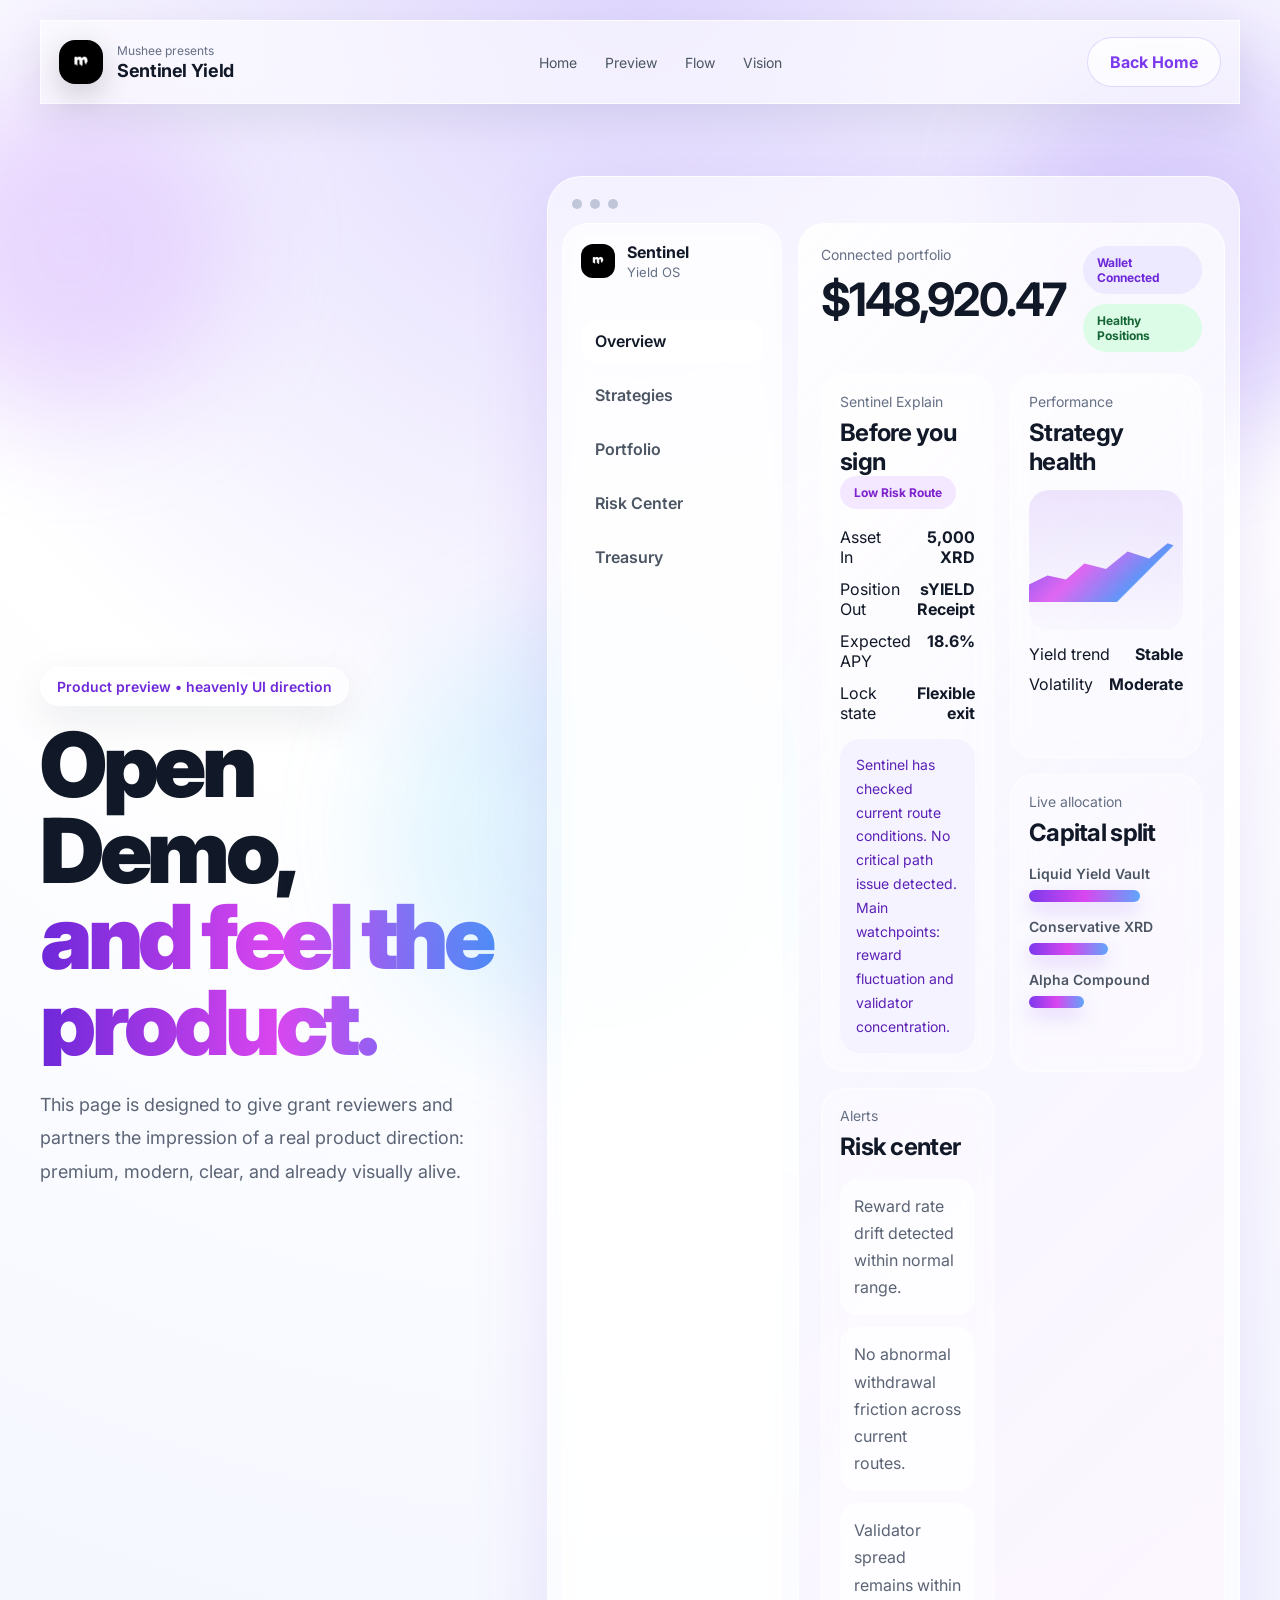
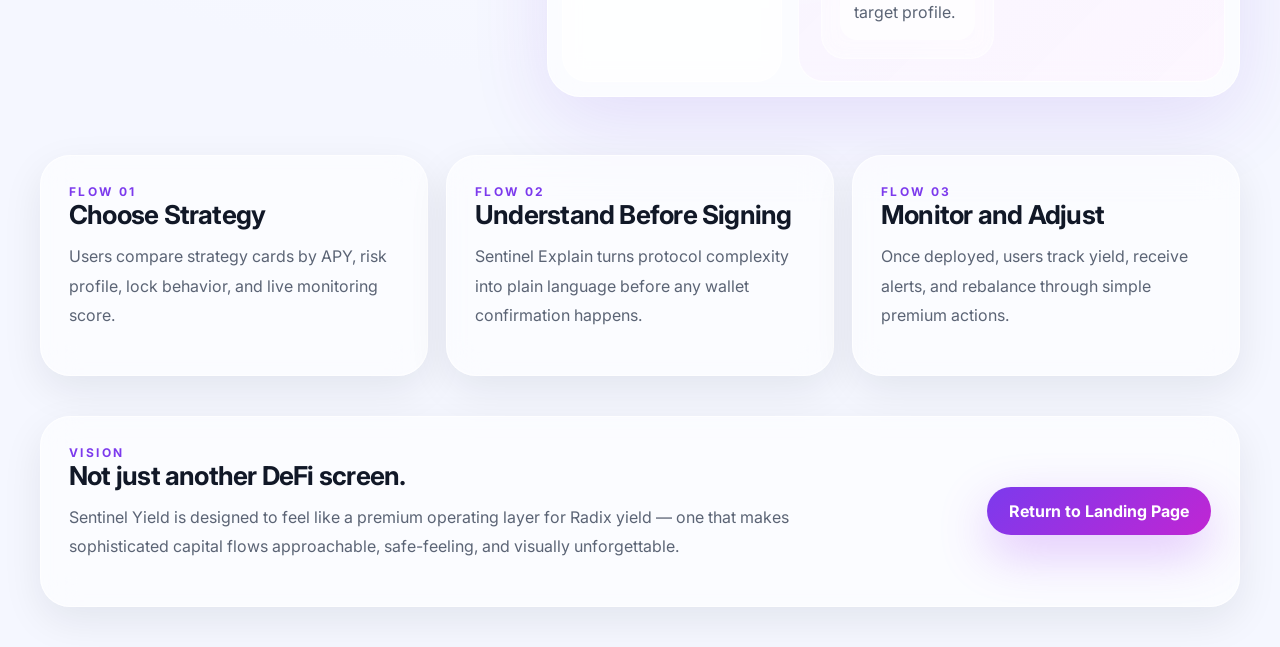
==== demo.html @ 7a95e42c "Add files via upload" ====
<!DOCTYPE html>
<html lang="en">
<head>
  <meta charset="UTF-8" />
  <meta name="viewport" content="width=device-width, initial-scale=1.0" />
  <title>Sentinel Yield Demo — Mushee</title>
  <meta name="description" content="Interactive demo preview for Sentinel Yield." />
  <link rel="preconnect" href="https://fonts.googleapis.com">
  <link rel="preconnect" href="https://fonts.gstatic.com" crossorigin>
  <link href="https://fonts.googleapis.com/css2?family=Inter:wght@400;500;600;700;800;900&display=swap" rel="stylesheet">
  <link rel="stylesheet" href="styles.css" />
</head>
<body class="demo-body">
  <div class="bg-orb orb-1"></div>
  <div class="bg-orb orb-2"></div>
  <div class="bg-orb orb-3"></div>

  <header class="site-header glass">
    <a class="brand" href="index.html">
      <img src="assets/mushee-logo.jpeg" alt="Mushee logo" class="brand-logo" />
      <div>
        <div class="brand-kicker">Mushee presents</div>
        <div class="brand-title">Sentinel Yield</div>
      </div>
    </a>

    <nav class="nav">
      <a href="index.html">Home</a>
      <a href="#preview">Preview</a>
      <a href="#flow">Flow</a>
      <a href="#vision">Vision</a>
    </nav>

    <div class="header-actions">
      <a class="btn btn-secondary" href="index.html">Back Home</a>
    </div>
  </header>

  <main class="container">
    <section class="demo-hero" id="preview">
      <div class="demo-copy">
        <div class="pill glass">Product preview • heavenly UI direction</div>
        <h1>Open Demo,<br><span>and feel the product.</span></h1>
        <p>
          This page is designed to give grant reviewers and partners the impression of a real product direction: premium, modern, clear, and already visually alive.
        </p>
      </div>

      <div class="glass browser-frame">
        <div class="browser-bar">
          <span></span><span></span><span></span>
        </div>
        <div class="browser-content">
          <aside class="side-nav glass-soft">
            <div class="side-brand">
              <img src="assets/mushee-logo.jpeg" alt="Mushee logo" class="mini-logo" />
              <div>
                <strong>Sentinel</strong>
                <span>Yield OS</span>
              </div>
            </div>
            <a class="side-link active">Overview</a>
            <a class="side-link">Strategies</a>
            <a class="side-link">Portfolio</a>
            <a class="side-link">Risk Center</a>
            <a class="side-link">Treasury</a>
          </aside>

          <section class="app-pane">
            <div class="app-top">
              <div>
                <div class="muted">Connected portfolio</div>
                <h2>$148,920.47</h2>
              </div>
              <div class="top-chips">
                <span class="tag purple">Wallet Connected</span>
                <span class="tag green">Healthy Positions</span>
              </div>
            </div>

            <div class="preview-grid">
              <div class="glass-soft feature-panel tall">
                <div class="panel-head">
                  <div>
                    <div class="muted">Sentinel Explain</div>
                    <h3>Before you sign</h3>
                  </div>
                  <span class="tag lavender">Low Risk Route</span>
                </div>
                <div class="flow-list">
                  <div><span>Asset In</span><strong>5,000 XRD</strong></div>
                  <div><span>Position Out</span><strong>sYIELD Receipt</strong></div>
                  <div><span>Expected APY</span><strong>18.6%</strong></div>
                  <div><span>Lock state</span><strong>Flexible exit</strong></div>
                </div>
                <div class="notice">
                  Sentinel has checked current route conditions. No critical path issue detected. Main watchpoints: reward fluctuation and validator concentration.
                </div>
              </div>

              <div class="glass-soft feature-panel">
                <div class="muted">Performance</div>
                <h3>Strategy health</h3>
                <div class="fake-chart">
                  <div class="chart-line"></div>
                </div>
                <div class="metric-row">
                  <div><span>Yield trend</span><strong>Stable</strong></div>
                  <div><span>Volatility</span><strong>Moderate</strong></div>
                </div>
              </div>

              <div class="glass-soft feature-panel">
                <div class="muted">Live allocation</div>
                <h3>Capital split</h3>
                <div class="allocation-bars">
                  <div><label>Liquid Yield Vault</label><span style="width: 72%"></span></div>
                  <div><label>Conservative XRD</label><span style="width: 51%"></span></div>
                  <div><label>Alpha Compound</label><span style="width: 36%"></span></div>
                </div>
              </div>

              <div class="glass-soft feature-panel">
                <div class="muted">Alerts</div>
                <h3>Risk center</h3>
                <div class="mini-alerts">
                  <div>Reward rate drift detected within normal range.</div>
                  <div>No abnormal withdrawal friction across current routes.</div>
                  <div>Validator spread remains within target profile.</div>
                </div>
              </div>
            </div>
          </section>
        </div>
      </div>
    </section>

    <section id="flow" class="section demo-panels">
      <article class="glass card">
        <div class="eyebrow">Flow 01</div>
        <h3>Choose Strategy</h3>
        <p>Users compare strategy cards by APY, risk profile, lock behavior, and live monitoring score.</p>
      </article>
      <article class="glass card">
        <div class="eyebrow">Flow 02</div>
        <h3>Understand Before Signing</h3>
        <p>Sentinel Explain turns protocol complexity into plain language before any wallet confirmation happens.</p>
      </article>
      <article class="glass card">
        <div class="eyebrow">Flow 03</div>
        <h3>Monitor and Adjust</h3>
        <p>Once deployed, users track yield, receive alerts, and rebalance through simple premium actions.</p>
      </article>
    </section>

    <section id="vision" class="section glass vision-panel">
      <div class="vision-copy">
        <div class="eyebrow">Vision</div>
        <h2>Not just another DeFi screen.</h2>
        <p>
          Sentinel Yield is designed to feel like a premium operating layer for Radix yield — one that makes sophisticated capital flows approachable, safe-feeling, and visually unforgettable.
        </p>
      </div>
      <a class="btn btn-primary" href="index.html">Return to Landing Page</a>
    </section>
  </main>
</body>
</html>
---- styles.css ----
:root{
  --bg: #f6f4ff;
  --bg2: #ffffff;
  --text: #111827;
  --muted: #667085;
  --line: rgba(255,255,255,.72);
  --glass: rgba(255,255,255,.58);
  --glass-2: rgba(255,255,255,.42);
  --purple: #7c3aed;
  --purple-2: #c026d3;
  --sky: #3b82f6;
  --green: #16a34a;
  --shadow: 0 24px 80px rgba(109, 40, 217, .12);
  --shadow-soft: 0 14px 40px rgba(15, 23, 42, .08);
  --radius: 30px;
}
*{box-sizing:border-box}
html{scroll-behavior:smooth}
body{
  margin:0;
  font-family:Inter,system-ui,sans-serif;
  color:var(--text);
  background:
    radial-gradient(circle at top, rgba(196,181,253,.55), rgba(255,255,255,1) 35%, rgba(245,247,255,1) 72%);
  min-height:100vh;
  position:relative;
  overflow-x:hidden;
}
a{color:inherit;text-decoration:none}
.container{
  width:min(1200px, calc(100% - 32px));
  margin:0 auto;
}
.site-header{
  width:min(1200px, calc(100% - 32px));
  margin:20px auto 0;
  display:flex;
  align-items:center;
  justify-content:space-between;
  gap:20px;
  padding:16px 18px;
  position:sticky;
  top:14px;
  z-index:20;
}
.glass{
  background:var(--glass);
  backdrop-filter: blur(18px);
  -webkit-backdrop-filter: blur(18px);
  border:1px solid var(--line);
  box-shadow: var(--shadow-soft);
}
.glass-soft{
  background:var(--glass-2);
  backdrop-filter: blur(12px);
  -webkit-backdrop-filter: blur(12px);
  border:1px solid rgba(255,255,255,.6);
}
.brand{
  display:flex;
  align-items:center;
  gap:14px;
}
.brand-logo{
  width:44px;
  height:44px;
  border-radius:16px;
  object-fit:cover;
  box-shadow: 0 10px 30px rgba(0,0,0,.18);
}
.brand-kicker{font-size:12px;color:var(--muted);margin-bottom:2px}
.brand-title{font-size:18px;font-weight:700;letter-spacing:-.02em}
.nav{
  display:flex;
  align-items:center;
  gap:28px;
  font-size:14px;
  color:#4b5563;
}
.nav a:hover{color:#111827}
.header-actions{display:flex;gap:12px}
.btn{
  display:inline-flex;
  align-items:center;
  justify-content:center;
  gap:10px;
  padding:14px 22px;
  border-radius:999px;
  font-weight:700;
  transition:transform .18s ease, box-shadow .18s ease, background .18s ease;
}
.btn:hover{transform:translateY(-1px)}
.btn-primary{
  color:white;
  background:linear-gradient(135deg, var(--purple), var(--purple-2));
  box-shadow: 0 18px 50px rgba(168,85,247,.32);
}
.btn-secondary{
  background:rgba(255,255,255,.7);
  border:1px solid rgba(196,181,253,.5);
  color:var(--purple);
}
.btn-ghost{
  background:rgba(255,255,255,.54);
  border:1px solid rgba(255,255,255,.75);
  color:#374151;
}
.btn-small{padding:11px 18px;font-size:14px}

.hero, .demo-hero{
  display:grid;
  grid-template-columns: 1.05fr .95fr;
  gap:36px;
  align-items:center;
  padding:72px 0 28px;
}
.hero h1, .demo-hero h1{
  font-size:clamp(3rem, 7vw, 5.6rem);
  line-height:.96;
  letter-spacing:-.05em;
  margin:16px 0 0;
  font-weight:900;
}
.hero h1 span, .demo-hero h1 span{
  display:block;
  background:linear-gradient(90deg, #6d28d9, #d946ef, #3b82f6);
  -webkit-background-clip:text;
  background-clip:text;
  color:transparent;
}
.hero-text, .demo-copy p{
  margin-top:22px;
  max-width:720px;
  color:#5b6475;
  font-size:18px;
  line-height:1.85;
}
.hero-actions{
  display:flex;
  gap:14px;
  flex-wrap:wrap;
  margin-top:28px;
}
.pill, .tiny-pill{
  display:inline-flex;
  align-items:center;
  gap:8px;
  padding:10px 16px;
  border-radius:999px;
  color:#6d28d9;
  font-size:14px;
  font-weight:600;
}
.stats-grid, .three-grid{
  display:grid;
  grid-template-columns:repeat(3, 1fr);
  gap:18px;
}
.stats-grid{margin-top:36px;max-width:760px}
.stat, .card, .strategy-card, .roadmap, .vision-panel{
  border-radius:var(--radius);
}
.stat{
  padding:22px;
}
.stat strong{
  display:block;
  font-size:28px;
  letter-spacing:-.03em;
}
.stat span{display:block;color:var(--muted);margin-top:6px;font-size:14px}

.hero-card{
  border-radius:36px;
  padding:16px;
  box-shadow: var(--shadow);
}
.dashboard-shell{
  background:linear-gradient(135deg, rgba(255,255,255,.92), rgba(245,243,255,.78), rgba(253,244,255,.78));
  border:1px solid rgba(255,255,255,.8);
  border-radius:30px;
  padding:20px;
}
.dashboard-top, .section-head, .strategy-top, .explain-head, .app-top{
  display:flex;
  align-items:flex-start;
  justify-content:space-between;
  gap:18px;
}
.muted{color:var(--muted);font-size:14px}
.big-number{
  margin-top:6px;
  font-size:46px;
  letter-spacing:-.04em;
  font-weight:900;
}
.tag{
  display:inline-flex;
  align-items:center;
  justify-content:center;
  border-radius:999px;
  padding:9px 14px;
  font-size:12px;
  font-weight:700;
}
.tag.green{background:#dcfce7;color:#166534}
.tag.purple{background:#ede9fe;color:#6d28d9}
.tag.lavender{background:#f3e8ff;color:#7e22ce}
.mini-grid{
  margin-top:18px;
  display:grid;
  grid-template-columns:repeat(2, 1fr);
  gap:14px;
}
.mini-card{
  background:rgba(255,255,255,.75);
  border:1px solid rgba(255,255,255,.85);
  border-radius:24px;
  padding:18px;
}
.mini-card strong{
  display:block;
  font-size:32px;
  margin-top:10px;
  letter-spacing:-.04em;
}
.explain-card{
  margin-top:18px;
  background:rgba(255,255,255,.82);
  border:1px solid rgba(237,233,254,.9);
  border-radius:26px;
  padding:18px;
}
.explain-card h3{margin:6px 0 0;font-size:22px;letter-spacing:-.03em}
.explain-list{
  margin-top:18px;
  display:grid;
  gap:12px;
}
.explain-list div, .flow-list div, .metric-row div, .position-metrics div{
  display:flex;
  align-items:flex-start;
  justify-content:space-between;
  gap:16px;
}
.explain-list strong, .flow-list strong, .metric-row strong, .position-metrics strong{
  text-align:right;
}
.notice, .purple-note{
  margin-top:16px;
  padding:14px 16px;
  border-radius:20px;
  line-height:1.7;
}
.notice{
  background:#f5f3ff;
  color:#5b21b6;
  font-size:14px;
}
.section{
  padding:30px 0;
}
.card{
  padding:28px;
}
.card h3, .strategy-card h3, .vision-panel h2, .road-step h3{
  margin:0;
  font-size:26px;
  letter-spacing:-.03em;
}
.card p, .strategy-card p, .section-copy, .road-step p, .vision-panel p{
  color:#5b6475;
  line-height:1.85;
  margin-top:12px;
}
.eyebrow{
  text-transform:uppercase;
  letter-spacing:.2em;
  color:#7c3aed;
  font-size:12px;
  font-weight:700;
}
.section-head h2, .large-card h2{
  margin:8px 0 0;
  font-size:clamp(2rem, 4vw, 3.4rem);
  letter-spacing:-.045em;
}
.strategy-card{
  padding:24px;
}
.strategy-bottom{
  margin-top:24px;
  display:flex;
  align-items:flex-end;
  justify-content:space-between;
  gap:18px;
}
.strategy-bottom strong{
  display:block;
  font-size:46px;
  letter-spacing:-.04em;
  margin-top:4px;
}
.split-grid{
  display:grid;
  grid-template-columns:1.12fr .88fr;
  gap:20px;
}
.large-card{padding:28px}
.position-list{
  margin-top:22px;
  display:grid;
  gap:14px;
}
.position-item{
  display:flex;
  justify-content:space-between;
  gap:22px;
  padding:20px;
  border-radius:24px;
  background:rgba(255,255,255,.76);
  border:1px solid rgba(255,255,255,.84);
}
.position-item h4{
  margin:0;
  font-size:22px;
  letter-spacing:-.03em;
}
.position-item p{
  margin:8px 0 0;
  color:var(--muted);
}
.position-metrics{
  display:flex;
  align-items:center;
  gap:24px;
}
.position-metrics span{
  display:block;
  color:var(--muted);
  font-size:13px;
  margin-bottom:6px;
}
.gain{color:var(--green)}
.alert-list{
  display:grid;
  gap:12px;
  margin-top:18px;
}
.alert{
  display:flex;
  gap:14px;
  align-items:flex-start;
  padding:18px;
  border-radius:22px;
  background:linear-gradient(90deg, rgba(255,255,255,.82), rgba(245,243,255,.72));
  border:1px solid rgba(255,255,255,.82);
}
.dot{
  width:10px;
  height:10px;
  border-radius:50%;
  background:#8b5cf6;
  margin-top:8px;
  flex:none;
}
.alert p{margin:6px 0 0;color:#5b6475}
.purple-note{
  background:#f5f3ff;
  color:#5b21b6;
}
.roadmap{
  padding:28px;
}
.roadmap-grid{
  display:grid;
  grid-template-columns:repeat(3, 1fr);
  gap:18px;
  margin-top:20px;
}
.road-step{
  padding:22px;
  border-radius:24px;
  background:rgba(255,255,255,.74);
  border:1px solid rgba(255,255,255,.82);
}
.road-step span{
  display:inline-flex;
  width:38px;height:38px;
  align-items:center;justify-content:center;
  border-radius:999px;
  background:linear-gradient(135deg, #7c3aed, #d946ef);
  color:white;font-weight:800;
  margin-bottom:14px;
}
.bg-orb{
  position:fixed;
  border-radius:50%;
  filter:blur(55px);
  pointer-events:none;
  opacity:.55;
  z-index:0;
}
.orb-1{width:320px;height:320px;left:-90px;top:90px;background:rgba(216,180,254,.85)}
.orb-2{width:380px;height:380px;right:-110px;top:40px;background:rgba(167,139,250,.55)}
.orb-3{width:420px;height:420px;left:30%;bottom:-140px;background:rgba(125,211,252,.4)}

.demo-body .container{padding-bottom:40px}
.browser-frame{
  border-radius:34px;
  padding:14px;
  box-shadow: var(--shadow);
}
.browser-bar{
  display:flex;
  gap:8px;
  padding:8px 10px 14px;
}
.browser-bar span{
  width:10px;height:10px;border-radius:50%;
  background:rgba(148,163,184,.55);
}
.browser-content{
  display:grid;
  grid-template-columns:220px 1fr;
  min-height:620px;
  gap:16px;
}
.side-nav{
  border-radius:26px;
  padding:18px;
  display:flex;
  flex-direction:column;
  gap:10px;
}
.side-brand{
  display:flex;
  align-items:center;
  gap:12px;
  padding-bottom:18px;
  border-bottom:1px solid rgba(255,255,255,.55);
  margin-bottom:10px;
}
.mini-logo{
  width:34px;height:34px;border-radius:12px;object-fit:cover;
}
.side-brand span{
  display:block;
  color:var(--muted);
  font-size:13px;
  margin-top:2px;
}
.side-link{
  padding:12px 14px;
  border-radius:16px;
  color:#4b5563;
  font-weight:600;
}
.side-link.active,
.side-link:hover{
  background:rgba(255,255,255,.72);
  color:#111827;
}
.app-pane{
  border-radius:26px;
  background:linear-gradient(135deg, rgba(255,255,255,.86), rgba(245,243,255,.75), rgba(253,244,255,.72));
  border:1px solid rgba(255,255,255,.8);
  padding:22px;
}
.app-pane h2{
  margin:8px 0 0;
  font-size:46px;
  letter-spacing:-.04em;
}
.top-chips{display:flex;gap:10px;flex-wrap:wrap}
.preview-grid{
  margin-top:22px;
  display:grid;
  grid-template-columns:1.1fr .9fr;
  gap:16px;
}
.feature-panel{
  border-radius:24px;
  padding:18px;
}
.feature-panel.tall{grid-row:span 2}
.panel-head h3, .feature-panel h3{
  margin:8px 0 0;
  font-size:24px;
  letter-spacing:-.03em;
}
.flow-list{
  display:grid;
  gap:12px;
  margin-top:18px;
}
.fake-chart{
  height:140px;
  border-radius:20px;
  margin-top:14px;
  background:
    linear-gradient(180deg, rgba(124,58,237,.12), rgba(124,58,237,.02)),
    linear-gradient(90deg, rgba(255,255,255,.2) 1px, transparent 1px),
    linear-gradient(0deg, rgba(255,255,255,.2) 1px, transparent 1px);
  background-size:100% 100%, 24px 24px, 24px 24px;
  position:relative;
  overflow:hidden;
}
.chart-line{
  position:absolute;
  inset:auto 0 28px 0;
  height:70px;
  background:linear-gradient(135deg, transparent 0%, transparent 12%, rgba(124,58,237,.9) 13%, rgba(217,70,239,.9) 40%, rgba(59,130,246,.9) 70%, transparent 71%, transparent 100%);
  clip-path: polygon(0 75%, 12% 62%, 24% 68%, 36% 45%, 50% 53%, 64% 28%, 78% 38%, 90% 16%, 100% 24%, 100% 100%, 0 100%);
  opacity:.9;
}
.metric-row{
  display:grid;
  gap:10px;
  margin-top:14px;
}
.allocation-bars{
  display:grid;
  gap:16px;
  margin-top:18px;
}
.allocation-bars div{
  display:grid;
  gap:8px;
}
.allocation-bars label{
  color:#4b5563;
  font-size:14px;
  font-weight:600;
}
.allocation-bars span{
  display:block;
  height:12px;
  border-radius:999px;
  background:linear-gradient(90deg, #7c3aed, #d946ef, #60a5fa);
  box-shadow:0 8px 20px rgba(124,58,237,.22);
}
.mini-alerts{
  display:grid;
  gap:12px;
  margin-top:18px;
}
.mini-alerts div{
  padding:14px;
  border-radius:18px;
  background:rgba(255,255,255,.68);
  color:#5b6475;
  line-height:1.7;
}
.demo-panels{
  display:grid;
  grid-template-columns:repeat(3, 1fr);
  gap:18px;
}
.vision-panel{
  margin-top:10px;
  padding:28px;
  display:flex;
  align-items:center;
  justify-content:space-between;
  gap:18px;
}
.vision-copy{max-width:760px}

@media (max-width: 1024px){
  .hero, .demo-hero, .split-grid, .browser-content, .preview-grid{
    grid-template-columns:1fr;
  }
  .three-grid, .roadmap-grid, .demo-panels{
    grid-template-columns:1fr;
  }
  .nav{display:none}
  .position-item{flex-direction:column}
  .position-metrics{flex-wrap:wrap}
  .vision-panel{flex-direction:column;align-items:flex-start}
}
@media (max-width: 680px){
  .site-header{
    width:min(1200px, calc(100% - 20px));
    margin-top:10px;
    padding:12px;
  }
  .container{width:min(1200px, calc(100% - 20px))}
  .hero, .demo-hero{padding-top:42px}
  .btn{padding:12px 18px}
  .stats-grid{grid-template-columns:1fr}
  .big-number, .app-pane h2{font-size:36px}
}
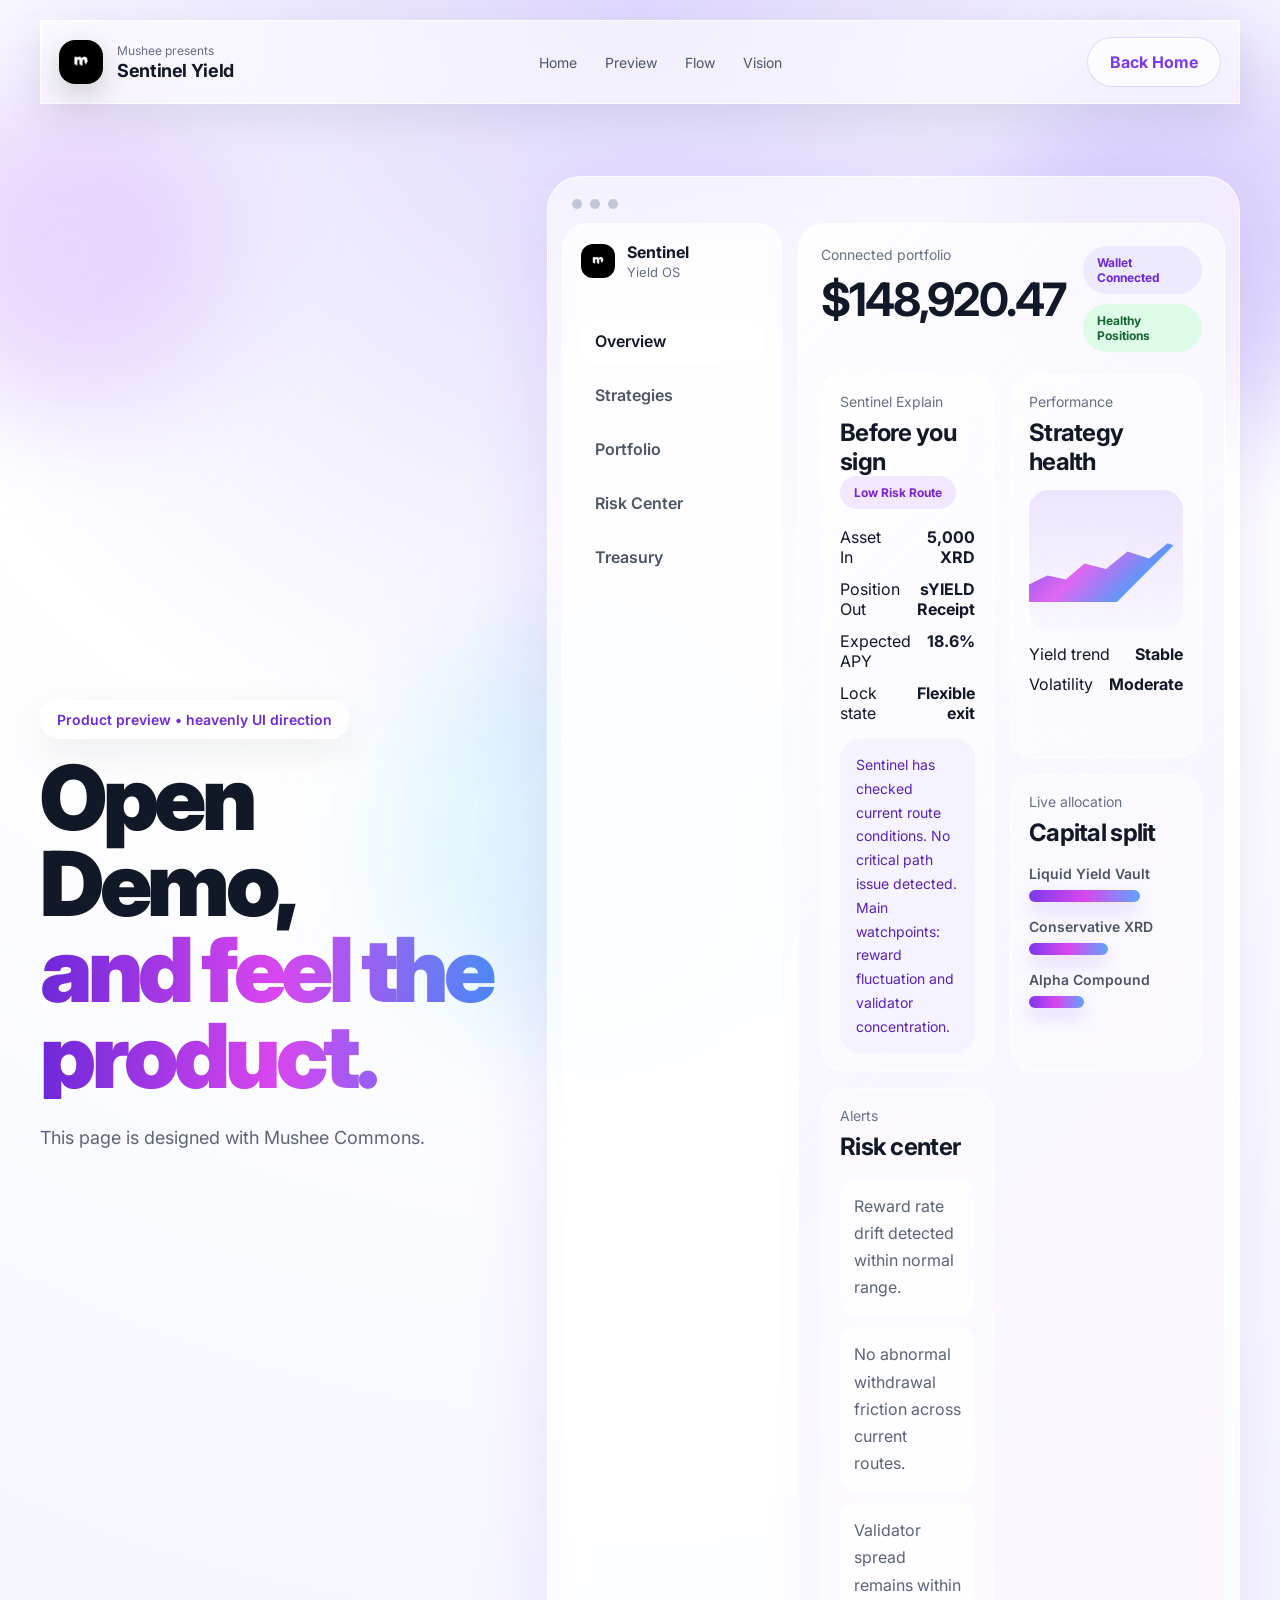
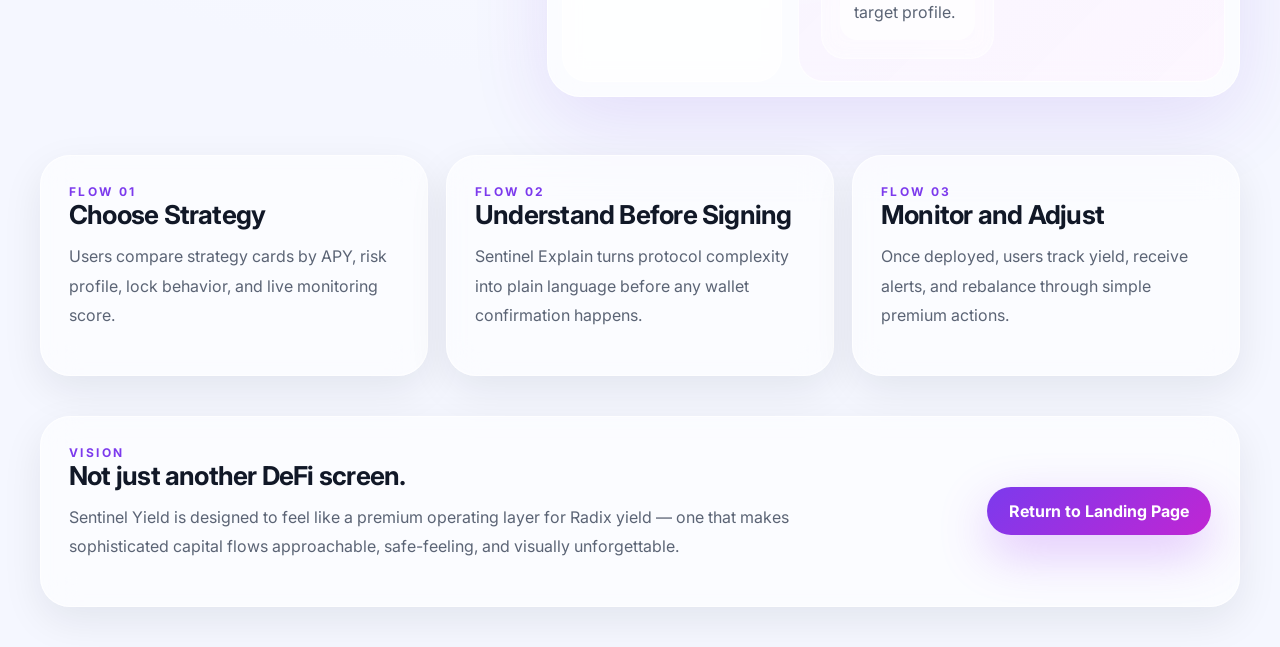
==== commit fe93a390: "Update demo page description to reflect Mushee Commons" ====
--- a/demo.html
+++ b/demo.html
@@ -42,7 +42,7 @@
         <div class="pill glass">Product preview • heavenly UI direction</div>
         <h1>Open Demo,<br><span>and feel the product.</span></h1>
         <p>
-          This page is designed to give grant reviewers and partners the impression of a real product direction: premium, modern, clear, and already visually alive.
+          This page is designed with Mushee Commons.
         </p>
       </div>
 
